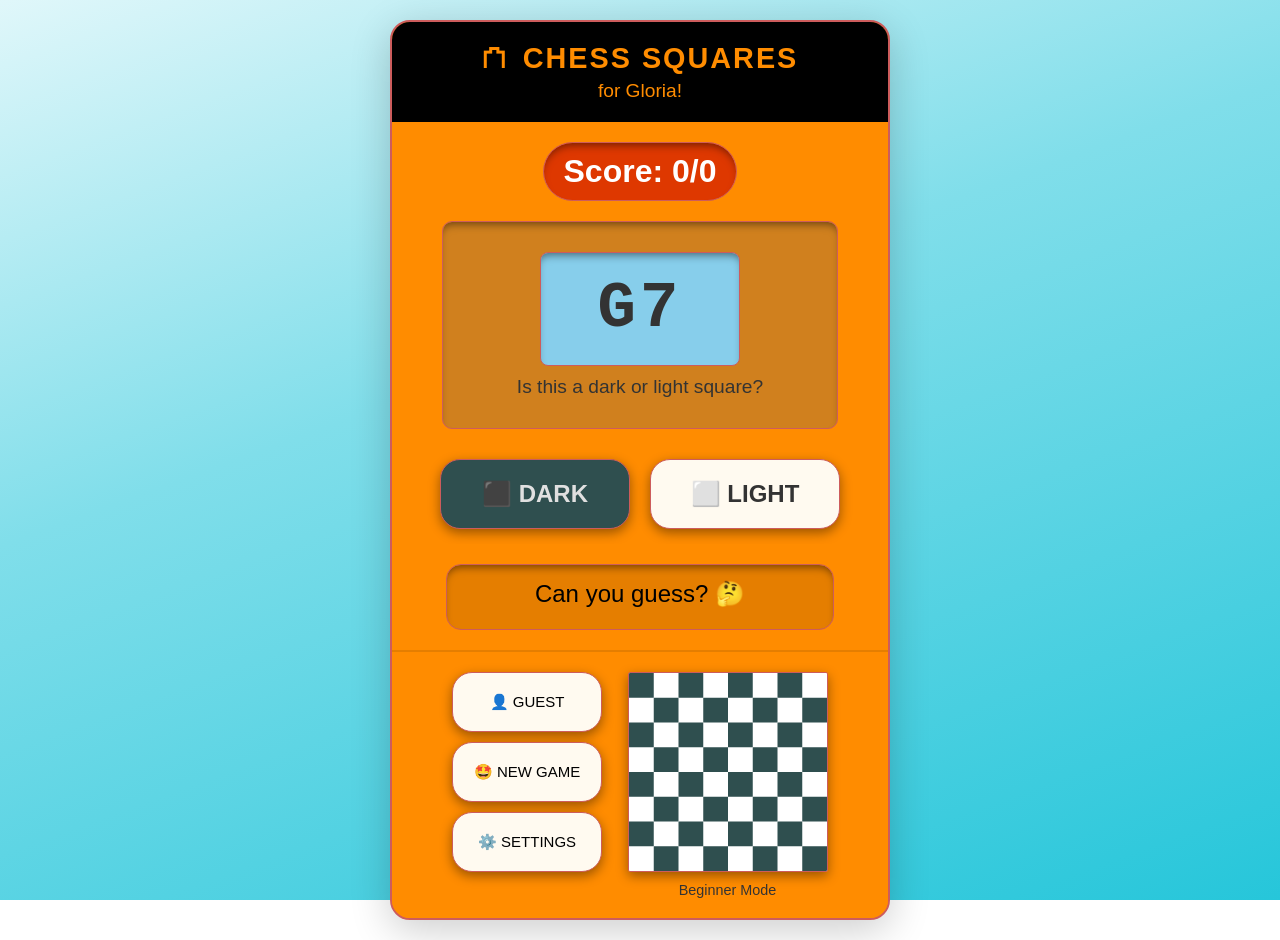
==== index.html @ f2b16913 "feat: add persistent streak badge with milestone toasts" ====
<!DOCTYPE html>
<html lang="en">
<head>
    <meta charset="UTF-8">
    <meta name="viewport" content="width=device-width, initial-scale=1.0, viewport-fit=cover">
    <meta name="description" content="Train your chessboard square color recognition - learn which squares are dark and light">
    <meta name="theme-color" content="#4CAF50">
    <title>Chess Squares - Color Trainer</title>
    <script>
      (function(){ var t=localStorage.getItem('chessSquares_theme'); if(t) document.documentElement.setAttribute('data-theme',t); })();
    </script>
    <link rel="stylesheet" href="styles/main.css">
    <link rel="icon" type="image/svg+xml" href="data:image/svg+xml,<svg xmlns='http://www.w3.org/2000/svg' viewBox='0 0 100 100'><rect width='100' height='100' fill='%23F27C11'/><rect x='0' y='0' width='50' height='50' fill='%23BF4C0A'/><rect x='50' y='50' width='50' height='50' fill='%23BF4C0A'/></svg>">
    <link rel="preconnect" href="https://fonts.googleapis.com">
    <link href="https://fonts.googleapis.com/css2?family=Nunito:wght@400;700;800&display=swap" rel="stylesheet">
</head>
<body>
    <div class="container">
        <div class="app-header">
            <h1>⛫ CHESS SQUARES</h1>
            <p class="subtitle">for Gloria!</p>
        </div>

        <div class="score-section">
            <div class="score-label" id="scoreLabel">Score: 0/0</div>
            <div class="streak-badge" id="streakBadge" style="display:none">🔥 <span id="streakCount">0</span></div>
        </div>

        <div class="square-display">
            <div class="square-name" id="squareName">A1</div>
            <div class="question-text">Is this a dark or light square?</div>
        </div>

        <div class="button-container">
            <button class="chess-btn dark-btn" id="darkBtn">⬛ DARK</button>
            <button class="chess-btn light-btn" id="lightBtn">⬜ LIGHT</button>
        </div>

        <div class="message-area">
            <div class="feedback-message" id="feedbackMessage">Tap DARK or LIGHT to begin</div>
        </div>

            <div class="image-area" id="toggleArea">
                <div class="settingsColumn">
                    <button id="playerBtn" onclick="openPlayerPanel()">👤 GUEST</button>
                    <button id="newGameBtn" onclick="newGame()">🤩 NEW GAME</button>
                    <button id="settingsBtn" onclick="openSettingsPanel()">⚙️ SETTINGS</button>
                </div>
                <div>
                    <svg class="chessboard-svg" id="boardSvg" viewBox="0 0 200 200" xmlns="http://www.w3.org/2000/svg">
                        <rect width="200" height="200" fill="#FFFFFF"/>
                        <rect x="0" y="0" width="25" height="25" fill="#2F4F4F"/>
                        <rect x="50" y="0" width="25" height="25" fill="#2F4F4F"/>
                        <rect x="100" y="0" width="25" height="25" fill="#2F4F4F"/>
                        <rect x="150" y="0" width="25" height="25" fill="#2F4F4F"/>
                        <rect x="25" y="25" width="25" height="25" fill="#2F4F4F"/>
                        <rect x="75" y="25" width="25" height="25" fill="#2F4F4F"/>
                        <rect x="125" y="25" width="25" height="25" fill="#2F4F4F"/>
                        <rect x="175" y="25" width="25" height="25" fill="#2F4F4F"/>
                        <rect x="0" y="50" width="25" height="25" fill="#2F4F4F"/>
                        <rect x="50" y="50" width="25" height="25" fill="#2F4F4F"/>
                        <rect x="100" y="50" width="25" height="25" fill="#2F4F4F"/>
                        <rect x="150" y="50" width="25" height="25" fill="#2F4F4F"/>
                        <rect x="25" y="75" width="25" height="25" fill="#2F4F4F"/>
                        <rect x="75" y="75" width="25" height="25" fill="#2F4F4F"/>
                        <rect x="125" y="75" width="25" height="25" fill="#2F4F4F"/>
                        <rect x="175" y="75" width="25" height="25" fill="#2F4F4F"/>
                        <rect x="0" y="100" width="25" height="25" fill="#2F4F4F"/>
                        <rect x="50" y="100" width="25" height="25" fill="#2F4F4F"/>
                        <rect x="100" y="100" width="25" height="25" fill="#2F4F4F"/>
                        <rect x="150" y="100" width="25" height="25" fill="#2F4F4F"/>
                        <rect x="25" y="125" width="25" height="25" fill="#2F4F4F"/>
                        <rect x="75" y="125" width="25" height="25" fill="#2F4F4F"/>
                        <rect x="125" y="125" width="25" height="25" fill="#2F4F4F"/>
                        <rect x="175" y="125" width="25" height="25" fill="#2F4F4F"/>
                        <rect x="0" y="150" width="25" height="25" fill="#2F4F4F"/>
                        <rect x="50" y="150" width="25" height="25" fill="#2F4F4F"/>
                        <rect x="100" y="150" width="25" height="25" fill="#2F4F4F"/>
                        <rect x="150" y="150" width="25" height="25" fill="#2F4F4F"/>
                        <rect x="25" y="175" width="25" height="25" fill="#2F4F4F"/>
                        <rect x="75" y="175" width="25" height="25" fill="#2F4F4F"/>
                        <rect x="125" y="175" width="25" height="25" fill="#2F4F4F"/>
                        <rect x="175" y="175" width="25" height="25" fill="#2F4F4F"/>
                    </svg>
                    <img src="assets/stallion.png" id="knightImg" class="chessboard-svg" style="display: none;" alt="Knight">
                    <div class="image-caption" id="imageCaption">Beginner Mode</div>
                </div>
                
                <div id="playerOverlay" style="display:none">
                  <div id="playerPanel">
                    <h2>Players</h2>
                    <div id="playerList"></div>
                    <div id="addPlayerRow">
                      <input id="newPlayerInput" type="text" placeholder="New player name" maxlength="20">
                      <button onclick="addPlayer()">Add</button>
                    </div>
                    <button id="closePanel" onclick="closePlayerPanel()">✕</button>
                  </div>
                </div>

                <div id="settingsOverlay" style="display:none">
                    <div id="settingsPanel">
                      <h2 id="settingsPanelTitle">Settings</h2>

                      <div id="settingsRoot">
                        <button class="settings-nav-btn" onclick="openSettingsSub('timer')">⏱ Timer</button>
                        <button class="settings-nav-btn" onclick="openSettingsSub('history')">📜 History</button>
                        <button class="settings-nav-btn" onclick="openSettingsSub('themes')">🎨 Themes</button>
                        <button class="settings-nav-btn" id="muteBtn" onclick="toggleMute()">🔔 Sound: ON</button>
                      </div>

                      <div id="settingsSub-timer" class="settings-sub" style="display:none">
                        <div class="settings-section">
                          <div id="timerInputRow">
                            <input id="timerMinutes" type="number" min="1" max="60" placeholder="minutes">
                            <button onclick="startTimer()">Start</button>
                          </div>
                          <button id="noTimerBtn" onclick="clearTimer()">No Timer</button>
                        </div>
                      </div>

                      <div id="settingsSub-history" class="settings-sub" style="display:none">
                        <div class="settings-section">
                          <div id="historyList"></div>
                          <button id="clearHistoryBtn" onclick="clearHistory()">Clear History</button>
                        </div>
                      </div>

                      <div id="settingsSub-themes" class="settings-sub" style="display:none">
                        <div class="settings-section">
                          <button class="settings-nav-btn" id="themeClassicBtn" onclick="setTheme('')">🟠 Orange</button>
                          <button class="settings-nav-btn" id="themePinkBtn"    onclick="setTheme('pink')">💜 Leacock Lilac</button>
                          <button class="settings-nav-btn" onclick="setTheme('mustard')">🟡 Gloria Gold</button>
                        </div>
                      </div>

                      <button id="settingsBackBtn" onclick="closeSettingsSub()" style="display:none">← Back</button>
                      <button id="closeSettingsPanel" onclick="closeSettingsOverlay()">✕</button>
                    </div>
                </div>
            </div>
        </div>
    </div>
    <audio id="clickSound" src="sounds/click.mp3"></audio>
    <audio id="levelSound" src="sounds/whoosh.mp3"></audio>
    <audio id="timerSound" src="sounds/timer_done.wav"></audio>
    <audio id="tickSound" src="sounds/tick.wav"></audio>
    <script src="scripts/game.js"></script>
</body>
</html>
---- styles/main.css ----
* {
    margin: 0;
    padding: 0;
    box-sizing: border-box;
    user-select: none;
    -webkit-tap-highlight-color: transparent;
}

body {
    font-family: 'Quicksand', 'Helvetica Neue', Helvetica, Arial, sans-serif;
    background: linear-gradient(160deg, #e0f7fa 0%, #80deea 40%, #26c6da 100%) fixed;
    min-height: 100vh;
    display: flex;
    justify-content: center;
    align-items: center;
    padding: 20px;
}

.container {
    max-width: 500px;
    width: 100%;
    margin: 0 auto;
    background-color: slategray;
    border-radius: 20px;
    box-shadow: 0 10px 40px rgba(0,0,0,0.2);
    border: 2px solid indianred;
    overflow: hidden;
}

.container,
    .message-area,
        .image-area,
            .score-section {
        background-color: darkorange;
    }

.app-header h1,
    .subtitle {
    color: darkorange;
}

.app-header {
    background-color: #000000;
    padding: 20px;
    text-align: center;
}

.app-header h1 {
    font-size: 1.8rem;
    letter-spacing: 2px;
    font-weight: bold;
}

.subtitle {
    font-size: 1.2rem;
    margin-top: 5px;
}

.score-section {
    padding: 20px;
    text-align: center;
}

.score-label {
    font-size: 2rem;
    font-weight: bold;
    color: white;
    background-color: rgba(200,0,0,0.6);
    padding: 10px 20px;
    border-radius: 40px;
    display: inline-block;
}

.streak-badge {
    font-size: 1.4rem;
    font-weight: bold;
    color: #fff;
    background: rgba(200, 80, 0, 0.7);
    padding: 6px 16px;
    border-radius: 40px;
    display: inline-block;
    margin-top: 8px;
    animation: streakPop 0.3s ease;
}

@keyframes streakPop {
    0%   { transform: scale(0.7); opacity: 0; }
    70%  { transform: scale(1.15); }
    100% { transform: scale(1); opacity: 1; }
}

.square-display {
    background-color: rgba(100, 100, 100, 0.3);
    border-radius: 10px;
    padding: 30px 20px;
    text-align: center;
    width: 80%;
    margin:0 auto;
}

.square-name {
    font-size: 4rem;
    font-weight: bold;
    color: #333333;
    background-color: skyblue;
    padding: 20px;
    border-radius: 8px;
    display: inline-block;
    min-width: 200px;
    font-family: 'Courier New', monospace;
    letter-spacing: 4px;
}

.question-text {
    font-size: 1.2rem;
    color: #333333;
    margin-top: 10px;
}

.button-container {
    padding: 20px;
    display: flex;
    gap: 20px;
    justify-content: center;
    flex-wrap: wrap;
}

.chess-btn {
    flex: 1;
    max-width: 190px;
    height: 70px;
    padding: 20px;
    font-size: 1.5rem;
    font-weight: bold;
    border-radius: 20px;
    cursor: pointer;
    transition: all 0.2s ease;
    text-align: center;
    font-family: inherit;
    -webkit-tap-highlight-color: transparent;
    margin-bottom: -5px;
    margin-top: 10px;
}

.chess-btn:active {
    transform: scale(0.97);
}

.chess-btn.disabled {
    cursor: not-allowed;
    transform: none;
}

.chess-btn:focus-visible {
    outline: 2px solid #FFD700;
}

.dark-btn {
    background-color: #2F4F4F;
    color: #E0E0E0;
    box-shadow: 0 4px 8px rgba(0,0,0,0.3);
}

.chess-btn:hover,
    .settingsColumn button:hover {
    background: #2E7DF2;
}

.dark-btn:active:not(.disabled) {
    background-color: #3F5F5F;
}

.light-btn {
    background-color: floralwhite;
    color: #333333;
    box-shadow: 0 4px 8px rgba(0,0,0,0.3);
}

.light-btn:active:not(.disabled) {
    background-color: #D3D3B0;
}

.message-area {
    position: relative;
    padding: 20px;
    text-align: center;
    min-height: 100px;
    width: 100%;
    margin:0 auto;
}

.feedback-message {
    font-size: 1.5rem;
    font-weight: normal;
    padding: 15px;
    border-radius: 15px;
    min-height: 4.1rem;/*ESSENTIAL for mobile element stability*/
    background-color: rgba(0,0,0,0.1);
    max-width: 85%;
    margin:0 auto;
}

.feedback-correct {
    color: #18692f;
}

.feedback-incorrect {
    color: #c00;
    opacity: 1 !important;
}

.chessboard-svg {
    width: 200px;
    height: 200px;
    margin: 0 auto;
    display: block;
    border-radius: 2px;
    border: 2px solid indianred;
    cursor: pointer; /* Makes it look clickable */
}

.image-caption {
    margin-top: 10px;
    color: #333333;
    font-size: 0.9rem;
}

.image-area {
    padding: 20px;
    text-align: center;
    border-top: 2px solid rgba(20,0,0,0.1);
    transition: background-color 0.2s ease;
}

.image-wrapper {
    display: flex;
    flex-direction: column;
    align-items: center;
}

/* Ensure the knight image scales the same way as the SVG */
#knightImg {
    display: block;
    margin: 0 auto;
    max-width: 200px;
    max-height: 200px;
    object-fit: contain;
    background-color: rgba(100, 100, 100, 0.3);
    border-radius: 8px;
}

.settingsColumn {
    position: relative;
    display: flex;
    flex-direction: column;
    gap: 10px;
    float: left;
    left: 40px;
    width: 150px;
    margin: 0 25px 25px 0;
}

.settingsColumn button {
    background-color: floralwhite;
    border: 2px solid indianred;
    border-radius: 20px;
    font-size: 15px;
    width: 100%;
    height: 60px;
    cursor: pointer;
}

.settingsColumn button,
.feedback-message,
.chessboard-svg,
.square-display,
.score-label,
.square-name,
.chess-btn,
#knightImg {
    border: 1px solid indianred;
    box-shadow: 0 4px 12px rgba(0,0,0,0.4);/* --recessed-- */
}

.feedback-message,
.square-display,
.square-name,
.score-label {
    box-shadow: inset 0 6px 8px -4px rgba(0, 0, 0, 0.5);
}


/* ===== SINGLE .image-area rule ===== */
.image-area {
    padding: 20px;
    text-align: center;
    border-top: 2px solid rgba(0,0,0,0.1);
    transition: background-color 0.2s ease;
}

/* ===== SINGLE @media (max-width: 480px) block ===== */
@media (max-width: 480px) {
    body {
        padding: 10px;
    }
    
    .container {
        border-radius: 12px;
    }

    .square-name {
        font-size: 3rem;
        min-width: 150px;
    }
    
        .button-container {
        gap: 15px;
        padding: 15px;
    }
    
    .chess-btn {
        flex: 0 1 100px;
        width: 200px;
        padding: 10px 40px; /*iPhone 14*/
        font-size: 1.2rem;
    }

    .image-area {
        display: flex;
        flex-direction: row;
        align-items: flex-start;
        justify-content: center;
        gap: 15px;
        flex-wrap: wrap;
    }
    
    .settingsColumn {
        float: none;
        left: auto;
        width: auto;
        min-width: 120px;
        margin: 0;
        flex: 0 0 auto;
        align-items: stretch;
    }
    
    .settingsColumn button {
        width: 100%;
        height: 50px;
        font-size: 14px;
    }
    
    .chessboard-svg,
    #knightImg {
        flex: 0 0 auto;
        width: 150px;
        height: 150px;
        margin: 0; 
    }
    
    .image-caption {
        flex-basis: 100%;    /* forces caption to full width, wraps below image */
        text-align: center;
        margin-top: 5px;
    }
}

@media (max-width: 380px) {
    .button-container {
        gap: 10px;
    }
    
    .chess-btn {
        max-width: 140px;
        min-width: 80px;
        padding: 12px;
        font-size: 1rem;
    }

}


/* ================================= TIMER + SETTINGS PANEL OVERLAY ================================== */

#settingsOverlay {
    position: fixed;
    inset: 0;
    background: rgba(0,0,0,0.6);
    z-index: 100;
    display: flex;
    align-items: center;
    justify-content: center;
}

#settingsPanel {
    background: #1a1a1a;
    border-radius: 12px;
    padding: 24px;
    width: 90%;
    max-width: 350px;
    max-height: 80vh;
    overflow-y: auto;
    position: relative;
    display: flex;
    flex-direction: column;
    gap: 16px;
}

#settingsPanel h2 {
    color: #fff;
    font-size: 1.1rem;
    letter-spacing: 2px;
    text-transform: uppercase;
}

.settings-section {
    display: flex;
    flex-direction: column;
    gap: 8px;
    border-top: 1px solid rgba(255,255,255,0.1);
    padding-top: 12px;
}

.settings-section h3 {
    color: #aaa;
    font-size: 0.85rem;
    text-transform: uppercase;
    letter-spacing: 1px;
}

#settingsRoot {
    display: flex;
    flex-direction: column;
    gap: 10px;
}

.settings-nav-btn {
    background: rgba(255,255,255,0.06);
    border: 1px solid rgba(255,255,255,0.2);
    border-radius: 8px;
    color: #fff;
    padding: 14px 18px;
    font-family: inherit;
    font-size: 1rem;
    text-align: left;
    cursor: pointer;
    width: 100%;
    transition: background 0.15s;
}

.settings-nav-btn:hover { background: rgba(255,255,255,0.12); }

#settingsBackBtn {
    background: none;
    border: none;
    color: #aaa;
    font-family: inherit;
    font-size: 0.9rem;
    cursor: pointer;
    text-align: left;
    padding: 0;
}

#settingsBackBtn:hover { color: #fff; }

#timerInputRow {
    display: flex;
    gap: 8px;
}

#timerMinutes {
    flex: 1;
    background: rgba(255,255,255,0.08);
    border: 1px solid rgba(255,255,255,0.15);
    border-radius: 6px;
    padding: 8px 12px;
    color: #fff;
    font-size: 0.95rem;
    font-family: inherit;
    width: 80px;
}

#timerInputRow button {
    background: #4CAF50;
    color: #000;
    border: none;
    border-radius: 6px;
    padding: 8px 14px;
    font-weight: bold;
    cursor: pointer;
    font-family: inherit;
}

#noTimerBtn {
    background: none;
    border: 1px solid rgba(255,255,255,0.15);
    border-radius: 6px;
    color: #aaa;
    padding: 8px 14px;
    cursor: pointer;
    font-family: inherit;
}

#noTimerBtn:hover { color: #fff; border-color: rgba(255,255,255,0.4); }

#historyList {
    display: flex;
    flex-direction: column;
    gap: 6px;
    max-height: 240px;
    overflow-y: auto;
}

.history-row {
    display: grid;
    grid-template-columns: 1fr 1fr;
    gap: 2px 8px;
    background: rgba(255,255,255,0.05);
    border-radius: 6px;
    padding: 8px 10px;
    font-size: 0.85rem;
}

.history-player { color: #fff; font-weight: bold; }
.history-score { color: #4CAF50; text-align: right; }
.history-duration { color: #aaa; }
.history-date { color: #666; text-align: right; font-size: 0.75rem; }

.no-history { color: #666; font-size: 0.9rem; }

#clearHistoryBtn {
    background: none;
    border: 1px solid indianred;
    border-radius: 6px;
    color: indianred;
    padding: 8px 14px;
    cursor: pointer;
    font-family: inherit;
}

#clearHistoryBtn:hover { background: rgba(205,92,92,0.15); }

#closeSettingsPanel {
    position: absolute;
    top: 12px;
    right: 12px;
    background: none;
    border: none;
    color: #666;
    font-size: 1.1rem;
    cursor: pointer;
    line-height: 1;
}

#closeSettingsPanel:hover { color: #fff; }


/* ================================= PLAYER PANEL OVERLAY ================================== */

#playerOverlay {
    position: fixed;
    inset: 0;
    background: rgba(0,0,0,0.6);
    z-index: 100;
    display: flex;
    align-items: center;
    justify-content: center;
}

#playerPanel {
    background: #1a1a1a;
    border-radius: 12px;
    padding: 24px;
    min-width: 260px;
    position: relative;
    display: flex;
    flex-direction: column;
    gap: 12px;
}

#playerPanel h2 {
    color: #fff;
    font-size: 1.1rem;
    letter-spacing: 2px;
    text-transform: uppercase;
}

#playerList {
    display: flex;
    flex-direction: column;
    gap: 8px;
}

.player-row {
    display: flex;
    justify-content: space-between;
    align-items: center;
    background: rgba(255,255,255,0.07);
    border-radius: 8px;
    padding: 10px 14px;
    cursor: pointer;
    transition: background 0.15s;
}

.player-row:hover { background: rgba(255,255,255,0.14); }
.player-row.active { background: rgba(76,175,80,0.3); }

.player-row .player-name { color: #fff; font-size: 1rem; }
.player-row .player-score { color: #aaa; font-size: 0.85rem; }

#addPlayerRow {
    display: flex;
    gap: 8px;
    margin-top: 4px;
}

.player-name {
    text-transform: uppercase;
}

.delete-player-btn {
    background: none;
    border: none;
    color: indianred;
    font-size: 1rem;
    cursor: pointer;
    line-height: 1;
    padding: 0 0 0 8px;
}

.delete-player-btn:hover { color: #ff6b6b; }

#newPlayerInput {
    flex: 1;
    background: rgba(255,255,255,0.08);
    border: 1px solid rgba(255,255,255,0.15);
    border-radius: 6px;
    padding: 8px 12px;
    color: #fff;
    font-size: 0.95rem;
    font-family: inherit;
}

#newPlayerInput::placeholder { color: #666; }

#addPlayerRow button {
    background: #4CAF50;
    color: #000;
    border: none;
    border-radius: 6px;
    padding: 8px 14px;
    font-weight: bold;
    cursor: pointer;
    font-family: inherit;
}

#closePanel {
    position: absolute;
    top: 12px;
    right: 12px;
    background: none;
    border: none;
    color: #666;
    font-size: 1.1rem;
    cursor: pointer;
    line-height: 1;
}

#closePanel:hover { color: #fff; }


/* =================================== TIMER EXPIRED PULSE ================================== */

@keyframes timerGlow {
    0%, 100% { box-shadow: inset 0 0 8px 2px white; }
    50%       { box-shadow: inset 0 0 10px 4px white; }
}

.score-label-expired {
    animation: timerGlow 1s ease-in-out infinite;
}
/* =================================== NEW GAME PULSE + TOAST ================================== */


@keyframes squarePulse {
    0%   { background-color: skyblue; }
    40%  { background-color: #fff; }
    100% { background-color: skyblue; }
}

.square-new-game {
    animation: squarePulse 0.6s ease;
}

#toast {
    position: fixed;
    top: 40px;
    left: 50%;
    transform: translateX(-50%);
    background: lightgoldenrodyellow;
    color: #000;
    font-weight: bold;
    font-size: 1rem;
    padding: 10px 24px;
    border-radius: 999px;
    opacity: 0;
    pointer-events: none;
    z-index: 50;
    letter-spacing: 1px;
}

@keyframes toastIn {
    0%   { opacity: 0; transform: translateX(-50%) translateY(-8px); }
    15%  { opacity: 1; transform: translateX(-50%) translateY(0); }
    70%  { opacity: 1; }
    100% { opacity: 0; transform: translateX(-50%) translateY(-4px); }
}


/* ====================== DATA THEMES/COLORS ======================== */

[data-theme="pink"] {
    --theme-bg:        #f3e8ff;
    --theme-surface:   #e9d5ff;
    --theme-accent:    #c084fc;
    --theme-header-bg: #6b21a8;
    --theme-score-bg:  rgba(168, 85, 247, 0.35);
    --theme-btn-light: #fdf2f8;
    --theme-btn-dark:  #5b21b6;
    --theme-square:    #e9d5ff;
    --theme-text:      #3b0764;
}

[data-theme="pink"] body {
  background: linear-gradient(160deg, #ff9ecb 0%, #ad9afa 40%, #7691fc 100%) fixed;
}
[data-theme="pink"] .container,
[data-theme="pink"] .message-area,
[data-theme="pink"] .image-area,
[data-theme="pink"] .score-section              { background-color: var(--theme-bg); }
[data-theme="pink"] .app-header                 { background-color: var(--theme-header-bg); }
[data-theme="pink"] .app-header h1,
[data-theme="pink"] .subtitle                   { color: #f3e8ff; }
[data-theme="pink"] .score-label                { background-color: var(--theme-score-bg); color: var(--theme-text); }
[data-theme="pink"] .square-name                { background-color: var(--theme-square); color: var(--theme-text); }
[data-theme="pink"] .question-text              { color: var(--theme-text); }
[data-theme="pink"] .dark-btn                   { background-color: var(--theme-btn-dark); color: #f3e8ff; }
[data-theme="pink"] .light-btn                  { background-color: var(--theme-btn-light); color: var(--theme-text); }
[data-theme="pink"] .chess-btn:hover,
[data-theme="pink"] .settingsColumn button:hover { background: var(--theme-accent); color: #fff; }
[data-theme="pink"] .settingsColumn button      { background-color: #fdf4ff; color: var(--theme-text); border-color: #c084fc; }
[data-theme="pink"] .feedback-correct           { color: #15803d; }
[data-theme="pink"] .feedback-incorrect         { color: #9f1239; }
[data-theme="pink"] .image-caption              { color: var(--theme-text); }
[data-theme="pink"] #toast                      { background: #fce7f3; color: #6b21a8; }


/* ===== MUSTARD THEME ===== */
[data-theme="mustard"] {
    --theme-bg:        #F5C400;
    --theme-header-bg: #4a2800;
    --theme-score-bg:  rgba(74,40,0,0.25);
    --theme-square:    #FFE566;
    --theme-btn-dark:  #4a2800;
    --theme-btn-light: #FFF8DC;
    --theme-text:      #3a1a00;
    --theme-accent:    #F5C400;
}

[data-theme="mustard"] body {
    background: linear-gradient(160deg, #0D6E6E 0%, #0a5555 40%, #073d3d 100%) fixed;
}
[data-theme="mustard"] .container,
[data-theme="mustard"] .message-area,
[data-theme="mustard"] .image-area,
[data-theme="mustard"] .score-section              { background-color: var(--theme-bg); }
[data-theme="mustard"] .app-header                 { background-color: var(--theme-header-bg); }
[data-theme="mustard"] .app-header h1,
[data-theme="mustard"] .subtitle                   { color: #F5C400; }
[data-theme="mustard"] .score-label                { background-color: var(--theme-score-bg); color: var(--theme-text); }
[data-theme="mustard"] .square-name                { background-color: var(--theme-square); color: var(--theme-text); }
[data-theme="mustard"] .question-text              { color: var(--theme-text); }
[data-theme="mustard"] .dark-btn                   { background-color: var(--theme-btn-dark); color: #F5C400; }
[data-theme="mustard"] .light-btn                  { background-color: var(--theme-btn-light); color: var(--theme-text); }
[data-theme="mustard"] .chess-btn:hover,
[data-theme="mustard"] .settingsColumn button:hover { background: var(--theme-header-bg); color: #F5C400; }
[data-theme="mustard"] .settingsColumn button      { background-color: rgba(74,40,0,0.12); color: var(--theme-text); border-color: #4a2800; }
[data-theme="mustard"] .feedback-correct           { color: #1a4a00; }
[data-theme="mustard"] .feedback-incorrect         { color: #8b0000; }
[data-theme="mustard"] .image-caption              { color: var(--theme-text); }
[data-theme="mustard"] #toast                      { background: #FFE566; color: var(--theme-text); }

/* ===== CONFETTI BURST ===== */
@keyframes confettiBurst {
    0%   { transform: translate(0, 0) scale(1); opacity: 1; }
    100% { transform: translate(var(--dx), var(--dy)) scale(0.4); opacity: 0; }
}

.confetti-particle {
    position: absolute;
    pointer-events: none;
    font-size: 1.5rem;
    animation: confettiBurst 0.8s ease-out forwards;
}
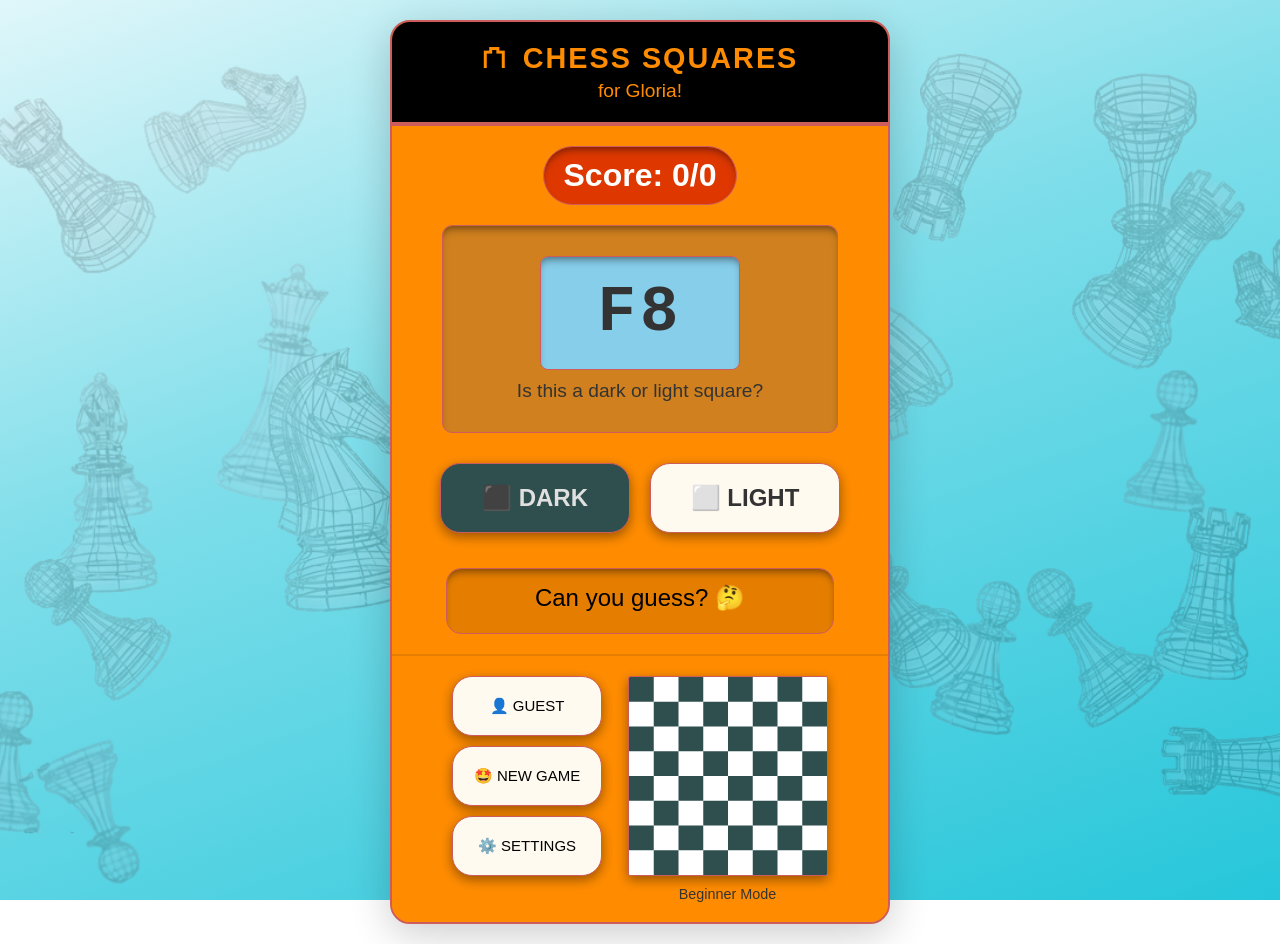
==== commit 3d66ba98: "fix: use ::before pseudo-element to control background image opacity add new float-pieces background" ====
--- a/index.html
+++ b/index.html
@@ -20,7 +20,7 @@
             <h1>⛫ CHESS SQUARES</h1>
             <p class="subtitle">for Gloria!</p>
         </div>
-
+        <div class="separator"></div>
         <div class="score-section">
             <div class="score-label" id="scoreLabel">Score: 0/0</div>
             <div class="streak-badge" id="streakBadge" style="display:none">🔥 <span id="streakCount">0</span></div>
--- a/styles/main.css
+++ b/styles/main.css
@@ -14,6 +14,15 @@
     justify-content: center;
     align-items: center;
     padding: 20px;
+}
+
+body::before {
+    content: '';
+    position: fixed;
+    inset: 0;
+    background: url('../assets/float-pieces01.png') center/cover no-repeat;
+    opacity: 0.2;
+    z-index: -1;
 }
 
 .container {
@@ -49,6 +58,13 @@
     font-size: 1.8rem;
     letter-spacing: 2px;
     font-weight: bold;
+}
+
+.separator {
+    position: relative;
+    background-color: indianred;
+    height: 4px;
+    width: 100%;
 }
 
 .subtitle {
@@ -739,6 +755,7 @@
 [data-theme="pink"] .image-area,
 [data-theme="pink"] .score-section              { background-color: var(--theme-bg); }
 [data-theme="pink"] .app-header                 { background-color: var(--theme-header-bg); }
+[data-theme="pink"] .separator                  { background-color: lightpink;}
 [data-theme="pink"] .app-header h1,
 [data-theme="pink"] .subtitle                   { color: #f3e8ff; }
 [data-theme="pink"] .score-label                { background-color: var(--theme-score-bg); color: var(--theme-text); }
@@ -775,6 +792,7 @@
 [data-theme="mustard"] .image-area,
 [data-theme="mustard"] .score-section              { background-color: var(--theme-bg); }
 [data-theme="mustard"] .app-header                 { background-color: var(--theme-header-bg); }
+[data-theme="mustard"] .separator                  { background-color: #F5DF1D;}
 [data-theme="mustard"] .app-header h1,
 [data-theme="mustard"] .subtitle                   { color: #F5C400; }
 [data-theme="mustard"] .score-label                { background-color: var(--theme-score-bg); color: var(--theme-text); }
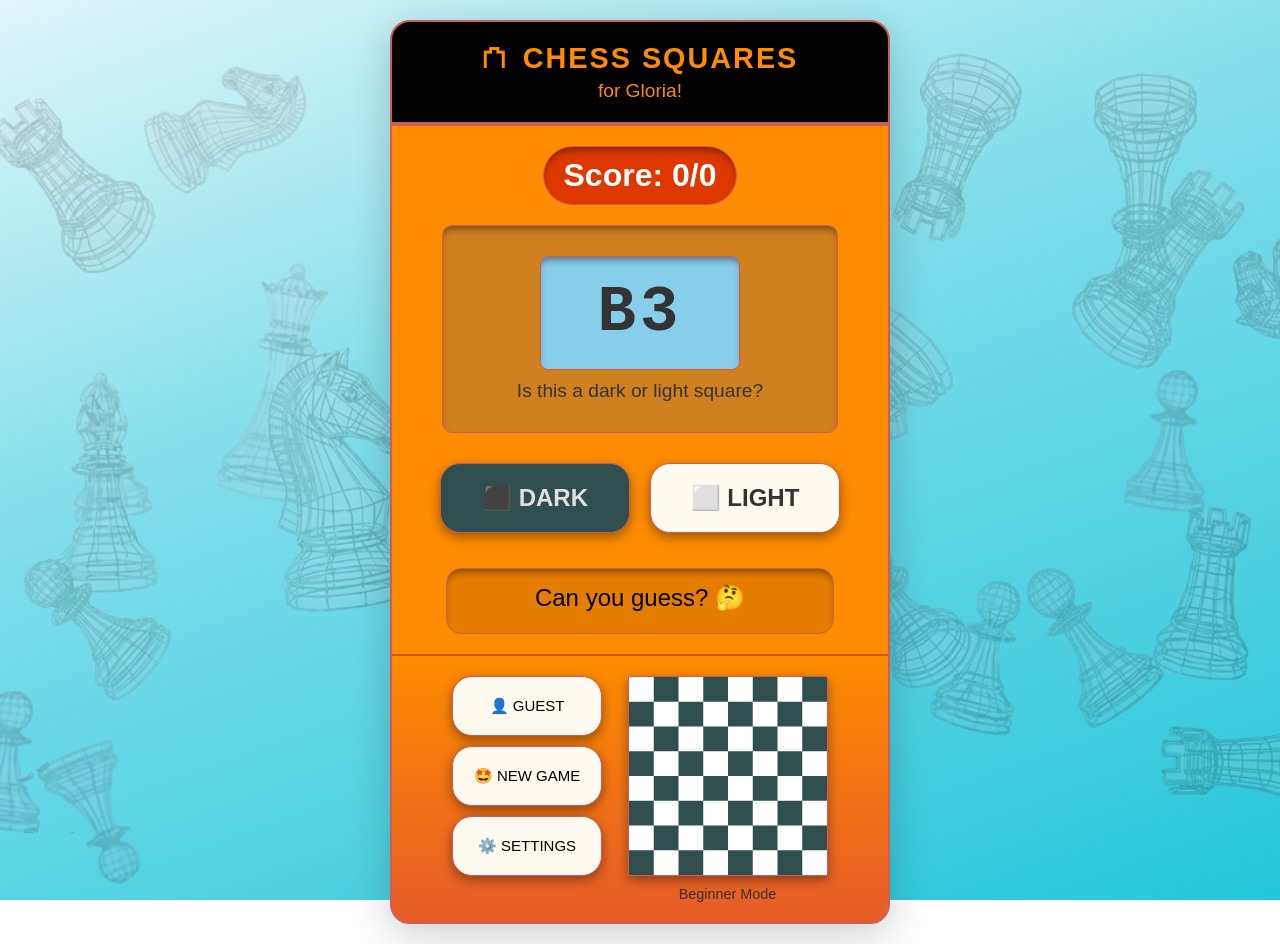
==== commit 3fd89cef: "fix: switch square coloring to match actual square colors of a chess board" ====
--- a/index.html
+++ b/index.html
@@ -48,39 +48,39 @@
                 </div>
                 <div>
                     <svg class="chessboard-svg" id="boardSvg" viewBox="0 0 200 200" xmlns="http://www.w3.org/2000/svg">
-                        <rect width="200" height="200" fill="#FFFFFF"/>
-                        <rect x="0" y="0" width="25" height="25" fill="#2F4F4F"/>
-                        <rect x="50" y="0" width="25" height="25" fill="#2F4F4F"/>
-                        <rect x="100" y="0" width="25" height="25" fill="#2F4F4F"/>
-                        <rect x="150" y="0" width="25" height="25" fill="#2F4F4F"/>
-                        <rect x="25" y="25" width="25" height="25" fill="#2F4F4F"/>
-                        <rect x="75" y="25" width="25" height="25" fill="#2F4F4F"/>
-                        <rect x="125" y="25" width="25" height="25" fill="#2F4F4F"/>
-                        <rect x="175" y="25" width="25" height="25" fill="#2F4F4F"/>
-                        <rect x="0" y="50" width="25" height="25" fill="#2F4F4F"/>
-                        <rect x="50" y="50" width="25" height="25" fill="#2F4F4F"/>
-                        <rect x="100" y="50" width="25" height="25" fill="#2F4F4F"/>
-                        <rect x="150" y="50" width="25" height="25" fill="#2F4F4F"/>
-                        <rect x="25" y="75" width="25" height="25" fill="#2F4F4F"/>
-                        <rect x="75" y="75" width="25" height="25" fill="#2F4F4F"/>
-                        <rect x="125" y="75" width="25" height="25" fill="#2F4F4F"/>
-                        <rect x="175" y="75" width="25" height="25" fill="#2F4F4F"/>
-                        <rect x="0" y="100" width="25" height="25" fill="#2F4F4F"/>
-                        <rect x="50" y="100" width="25" height="25" fill="#2F4F4F"/>
-                        <rect x="100" y="100" width="25" height="25" fill="#2F4F4F"/>
-                        <rect x="150" y="100" width="25" height="25" fill="#2F4F4F"/>
-                        <rect x="25" y="125" width="25" height="25" fill="#2F4F4F"/>
-                        <rect x="75" y="125" width="25" height="25" fill="#2F4F4F"/>
-                        <rect x="125" y="125" width="25" height="25" fill="#2F4F4F"/>
-                        <rect x="175" y="125" width="25" height="25" fill="#2F4F4F"/>
-                        <rect x="0" y="150" width="25" height="25" fill="#2F4F4F"/>
-                        <rect x="50" y="150" width="25" height="25" fill="#2F4F4F"/>
-                        <rect x="100" y="150" width="25" height="25" fill="#2F4F4F"/>
-                        <rect x="150" y="150" width="25" height="25" fill="#2F4F4F"/>
-                        <rect x="25" y="175" width="25" height="25" fill="#2F4F4F"/>
-                        <rect x="75" y="175" width="25" height="25" fill="#2F4F4F"/>
-                        <rect x="125" y="175" width="25" height="25" fill="#2F4F4F"/>
-                        <rect x="175" y="175" width="25" height="25" fill="#2F4F4F"/>
+                        <rect width="200" height="200" fill="#2F4F4F"/>
+                        <rect x="0" y="0" width="25" height="25" fill="#fff"/>
+                        <rect x="50" y="0" width="25" height="25" fill="#fff"/>
+                        <rect x="100" y="0" width="25" height="25" fill="#fff"/>
+                        <rect x="150" y="0" width="25" height="25" fill="#fff"/>
+                        <rect x="25" y="25" width="25" height="25" fill="#fff"/>
+                        <rect x="75" y="25" width="25" height="25" fill="#fff"/>
+                        <rect x="125" y="25" width="25" height="25" fill="#fff"/>
+                        <rect x="175" y="25" width="25" height="25" fill="#fff"/>
+                        <rect x="0" y="50" width="25" height="25" fill="#fff"/>
+                        <rect x="50" y="50" width="25" height="25" fill="#fff"/>
+                        <rect x="100" y="50" width="25" height="25" fill="#fff"/>
+                        <rect x="150" y="50" width="25" height="25" fill="#fff"/>
+                        <rect x="25" y="75" width="25" height="25" fill="#fff"/>
+                        <rect x="75" y="75" width="25" height="25" fill="#fff"/>
+                        <rect x="125" y="75" width="25" height="25" fill="#fff"/>
+                        <rect x="175" y="75" width="25" height="25" fill="#fff"/>
+                        <rect x="0" y="100" width="25" height="25" fill="#fff"/>
+                        <rect x="50" y="100" width="25" height="25" fill="#fff"/>
+                        <rect x="100" y="100" width="25" height="25" fill="#fff"/>
+                        <rect x="150" y="100" width="25" height="25" fill="#fff"/>
+                        <rect x="25" y="125" width="25" height="25" fill="#fff"/>
+                        <rect x="75" y="125" width="25" height="25" fill="#fff"/>
+                        <rect x="125" y="125" width="25" height="25" fill="#fff"/>
+                        <rect x="175" y="125" width="25" height="25" fill="#fff"/>
+                        <rect x="0" y="150" width="25" height="25" fill="#fff"/>
+                        <rect x="50" y="150" width="25" height="25" fill="#fff"/>
+                        <rect x="100" y="150" width="25" height="25" fill="#fff"/>
+                        <rect x="150" y="150" width="25" height="25" fill="#fff"/>
+                        <rect x="25" y="175" width="25" height="25" fill="#fff"/>
+                        <rect x="75" y="175" width="25" height="25" fill="#fff"/>
+                        <rect x="125" y="175" width="25" height="25" fill="#fff"/>
+                        <rect x="175" y="175" width="25" height="25" fill="#fff"/>
                     </svg>
                     <img src="assets/stallion.png" id="knightImg" class="chessboard-svg" style="display: none;" alt="Knight">
                     <div class="image-caption" id="imageCaption">Beginner Mode</div>
--- a/styles/main.css
+++ b/styles/main.css
@@ -7,7 +7,7 @@
 }
 
 body {
-    font-family: 'Quicksand', 'Helvetica Neue', Helvetica, Arial, sans-serif;
+    font-family: 'Nunito', 'Helvetica Neue', Helvetica, Arial, sans-serif;
     background: linear-gradient(160deg, #e0f7fa 0%, #80deea 40%, #26c6da 100%) fixed;
     min-height: 100vh;
     display: flex;
@@ -29,7 +29,6 @@
     max-width: 500px;
     width: 100%;
     margin: 0 auto;
-    background-color: slategray;
     border-radius: 20px;
     box-shadow: 0 10px 40px rgba(0,0,0,0.2);
     border: 2px solid indianred;
@@ -38,10 +37,13 @@
 
 .container,
     .message-area,
-        .image-area,
-            .score-section {
+        .score-section {
         background-color: darkorange;
     }
+
+.image-area {
+    background: linear-gradient(180deg, darkorange, #E65B29);
+}
 
 .app-header h1,
     .subtitle {
@@ -519,28 +521,61 @@
 
 #noTimerBtn:hover { color: #fff; border-color: rgba(255,255,255,0.4); }
 
+/* ============================= RECORDS ===================================== */
+
+
+.records-title {
+    color: white;
+    margin-bottom: 10px;
+}
+
+.record-row {
+    background: lightgoldenrodyellow;
+    display: grid;
+    grid-template-columns: 60px 1fr auto auto auto;
+    gap: 8px;
+    align-items: center;
+    font-size: 0.82rem;
+    padding: 6px 8px;
+    border-radius: 4px;
+    margin-bottom: 10px;
+}
+
+
+
+
+/* ============================= HISTORY ===================================== */
+
 #historyList {
     display: flex;
     flex-direction: column;
-    gap: 6px;
+    gap: 10px;
     max-height: 240px;
     overflow-y: auto;
 }
 
-.history-row {
+.history-row-main {
     display: grid;
     grid-template-columns: 1fr 1fr;
     gap: 2px 8px;
-    background: rgba(255,255,255,0.05);
-    border-radius: 6px;
+    background: rgba(55,55,55,0.5);
+    border: 1px solid #777;
+    border-radius: 10px;
     padding: 8px 10px;
+    margin-bottom: 10px;
     font-size: 0.85rem;
 }
 
-.history-player { color: #fff; font-weight: bold; }
+.history-player { color: floralwhite; font-weight: bold; }
+.history-mode { color: floralwhite; }
 .history-score { color: #4CAF50; text-align: right; }
-.history-duration { color: #aaa; }
-.history-date { color: #666; text-align: right; font-size: 0.75rem; }
+.history-duration { color: floralwhite; }
+.history-streak {color: #4CAF50;}
+.history-date {
+    color: floralwhite;
+    font-size: 0.75rem;
+    white-space: nowrap;
+}
 
 .no-history { color: #666; font-size: 0.9rem; }
 
@@ -750,9 +785,9 @@
 [data-theme="pink"] body {
   background: linear-gradient(160deg, #ff9ecb 0%, #ad9afa 40%, #7691fc 100%) fixed;
 }
+[data-theme="pink"] .image-area { background: linear-gradient(180deg, var(--theme-bg), #CC9EE6); }
 [data-theme="pink"] .container,
 [data-theme="pink"] .message-area,
-[data-theme="pink"] .image-area,
 [data-theme="pink"] .score-section              { background-color: var(--theme-bg); }
 [data-theme="pink"] .app-header                 { background-color: var(--theme-header-bg); }
 [data-theme="pink"] .separator                  { background-color: lightpink;}
@@ -787,9 +822,9 @@
 [data-theme="mustard"] body {
     background: linear-gradient(160deg, #0D6E6E 0%, #0a5555 40%, #073d3d 100%) fixed;
 }
+[data-theme="mustard"] .image-area { background: linear-gradient(180deg, #F5C400, #a07800); }
 [data-theme="mustard"] .container,
 [data-theme="mustard"] .message-area,
-[data-theme="mustard"] .image-area,
 [data-theme="mustard"] .score-section              { background-color: var(--theme-bg); }
 [data-theme="mustard"] .app-header                 { background-color: var(--theme-header-bg); }
 [data-theme="mustard"] .separator                  { background-color: #F5DF1D;}
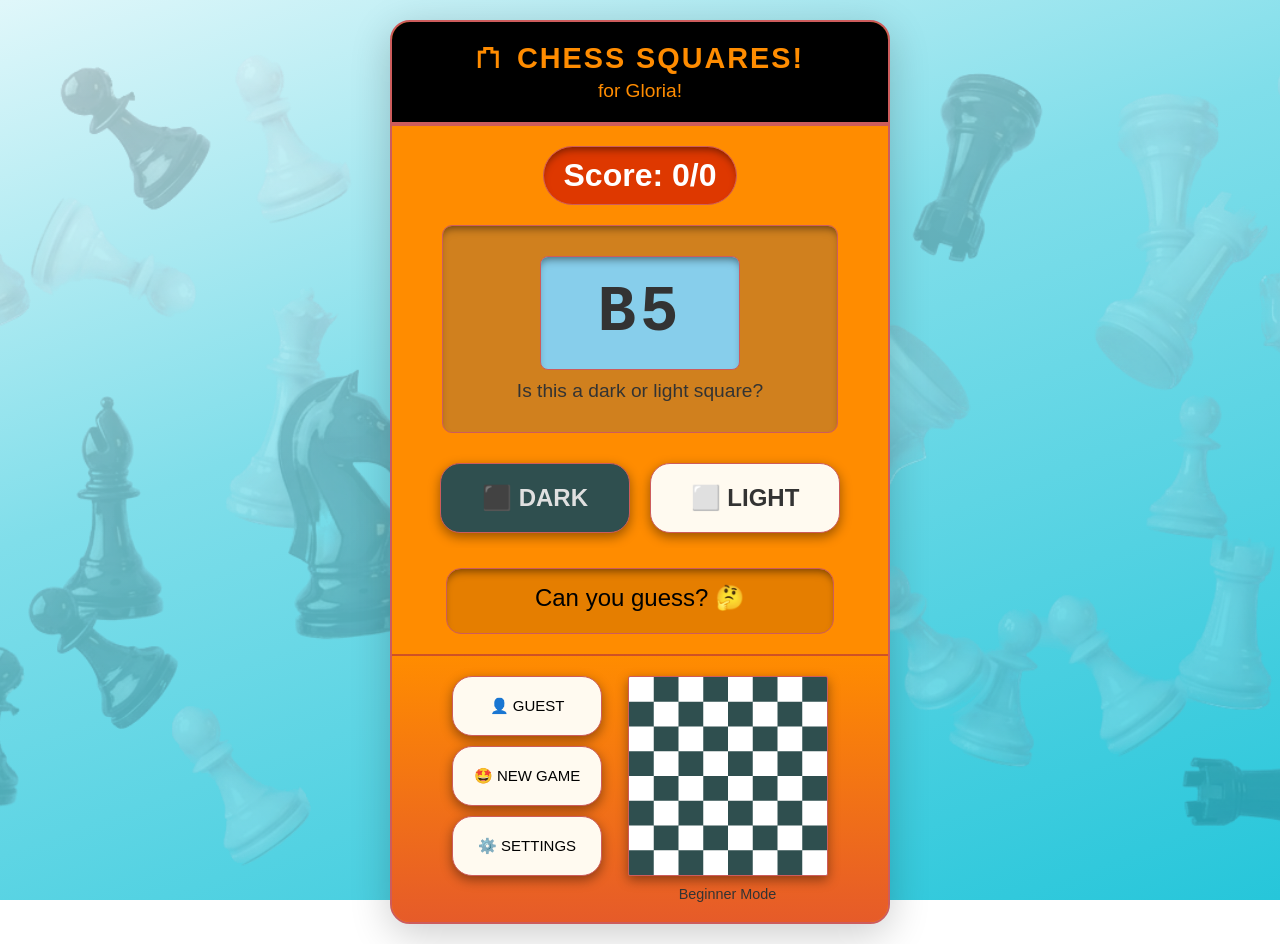
==== commit 9e263d8b: "fix(ui): prevent streak badge layout shift on mobile Use visibility:hidden instead of display:none s" ====
--- a/index.html
+++ b/index.html
@@ -17,13 +17,13 @@
 <body>
     <div class="container">
         <div class="app-header">
-            <h1>⛫ CHESS SQUARES</h1>
+            <h1>⛫ CHESS SQUARES!</h1>
             <p class="subtitle">for Gloria!</p>
         </div>
         <div class="separator"></div>
         <div class="score-section">
             <div class="score-label" id="scoreLabel">Score: 0/0</div>
-            <div class="streak-badge" id="streakBadge" style="display:none">🔥 <span id="streakCount">0</span></div>
+            <div class="streak-badge" id="streakBadge" style="visibility:hidden">🔥 <span id="streakCount">0</span></div>
         </div>
 
         <div class="square-display">
--- a/styles/main.css
+++ b/styles/main.css
@@ -20,7 +20,7 @@
     content: '';
     position: fixed;
     inset: 0;
-    background: url('../assets/float-pieces01.png') center/cover no-repeat;
+    background: url('../assets/float-pieces02.png') center/cover no-repeat;
     opacity: 0.2;
     z-index: -1;
 }
@@ -77,6 +77,7 @@
 .score-section {
     padding: 20px;
     text-align: center;
+    position: relative;
 }
 
 .score-label {
@@ -97,8 +98,13 @@
     padding: 6px 16px;
     border-radius: 40px;
     display: inline-block;
-    margin-top: 8px;
+    position: absolute; 
+    left: 50%;           
+    transform: translateX(-50%);  
+    bottom: -8px;      
+    margin-top: 0;       
     animation: streakPop 0.3s ease;
+    visibility: hidden;
 }
 
 @keyframes streakPop {
@@ -326,12 +332,20 @@
         border-radius: 12px;
     }
 
+    .score-label {
+        margin-bottom: 30px;
+    }
+
+    .streak-badge {
+        bottom: 3px;
+    }    
+
     .square-name {
         font-size: 3rem;
         min-width: 150px;
     }
-    
-        .button-container {
+
+    .button-container {
         gap: 15px;
         padding: 15px;
     }
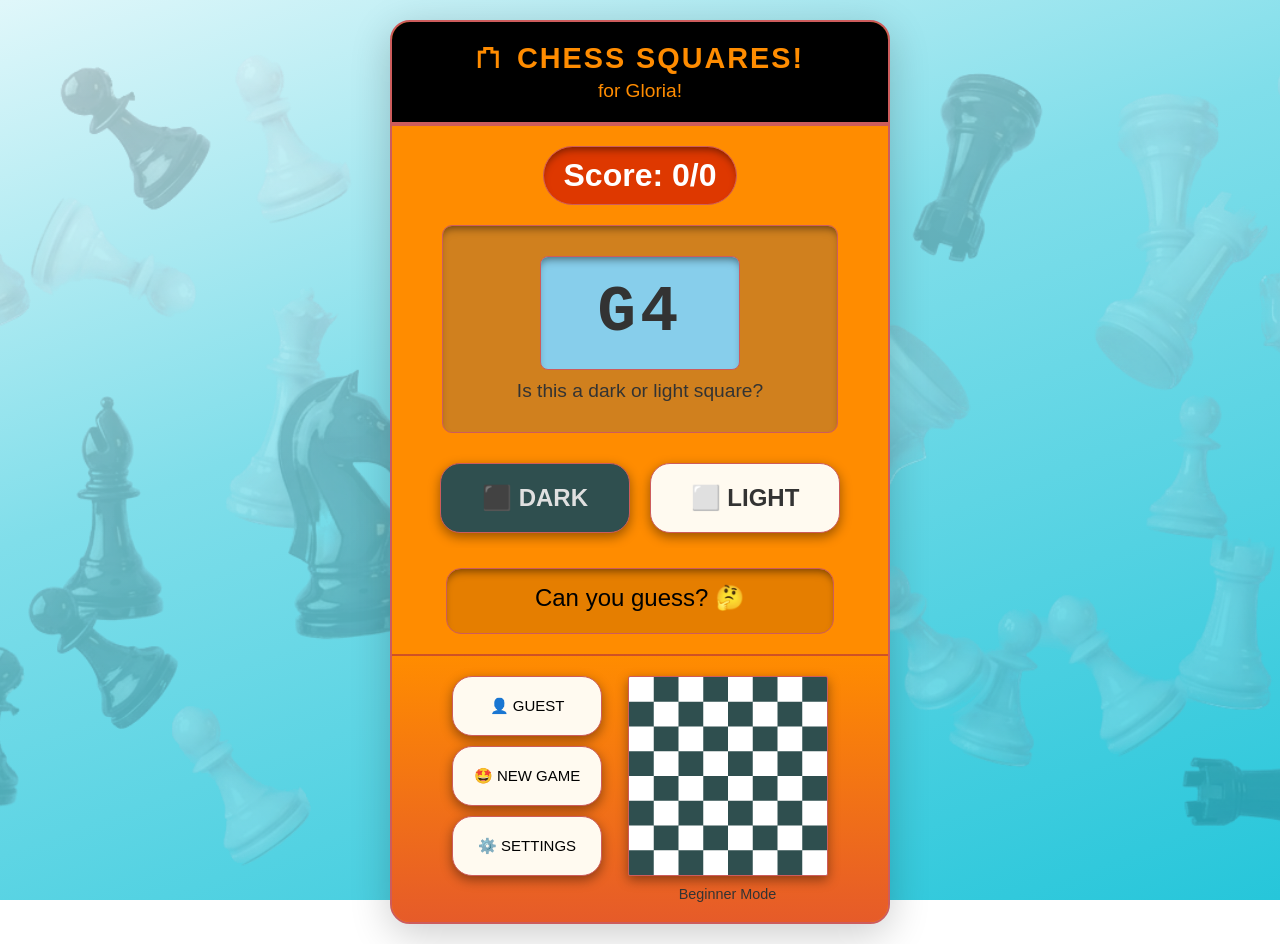
==== commit af280519: "fix(ui): anchor streak badge to score-wrapper so score label stays centred on all screen sizes" ====
--- a/index.html
+++ b/index.html
@@ -22,8 +22,10 @@
         </div>
         <div class="separator"></div>
         <div class="score-section">
-            <div class="score-label" id="scoreLabel">Score: 0/0</div>
-            <div class="streak-badge" id="streakBadge" style="visibility:hidden">🔥 <span id="streakCount">0</span></div>
+            <div class="score-wrapper">
+                <div class="score-label" id="scoreLabel">Score: 0/0</div>
+                <div class="streak-badge" id="streakBadge" style="visibility:hidden">🔥 <span id="streakCount">0</span></div>
+            </div>
         </div>
 
         <div class="square-display">
--- a/styles/main.css
+++ b/styles/main.css
@@ -72,6 +72,11 @@
 .subtitle {
     font-size: 1.2rem;
     margin-top: 5px;
+}
+
+.score-wrapper {
+    position: relative;
+    display: inline-block;
 }
 
 .score-section {
@@ -108,9 +113,9 @@
 }
 
 @keyframes streakPop {
-    0%   { transform: scale(0.7); opacity: 0; }
-    70%  { transform: scale(1.15); }
-    100% { transform: scale(1); opacity: 1; }
+    0%   { transform: translateY(-50%) scale(0.7); opacity: 0; }
+    70%  { transform: translateY(-50%) scale(1.15); }
+    100% { transform: translateY(-50%) scale(1); opacity: 1; }
 }
 
 .square-display {
@@ -322,7 +327,19 @@
     transition: background-color 0.2s ease;
 }
 
-/* ===== SINGLE @media (max-width: 480px) block ===== */
+
+@media (min-width: 481px) {
+    .streak-badge {
+        position: absolute;
+        left: calc(100% + 10px);
+        top: 50%;
+        bottom: auto;
+        transform: translateY(-50%);
+        white-space: nowrap;
+    }
+}
+
+/* ===== HANDHELD MEDIA (MOBILE, TABLET) @media (max-width: 480px) block ===== */
 @media (max-width: 480px) {
     body {
         padding: 10px;
@@ -337,7 +354,10 @@
     }
 
     .streak-badge {
-        bottom: 3px;
+        top: auto;
+        bottom: -15px;
+        left: 50%;
+        transform: translateX(-50%);
     }    
 
     .square-name {
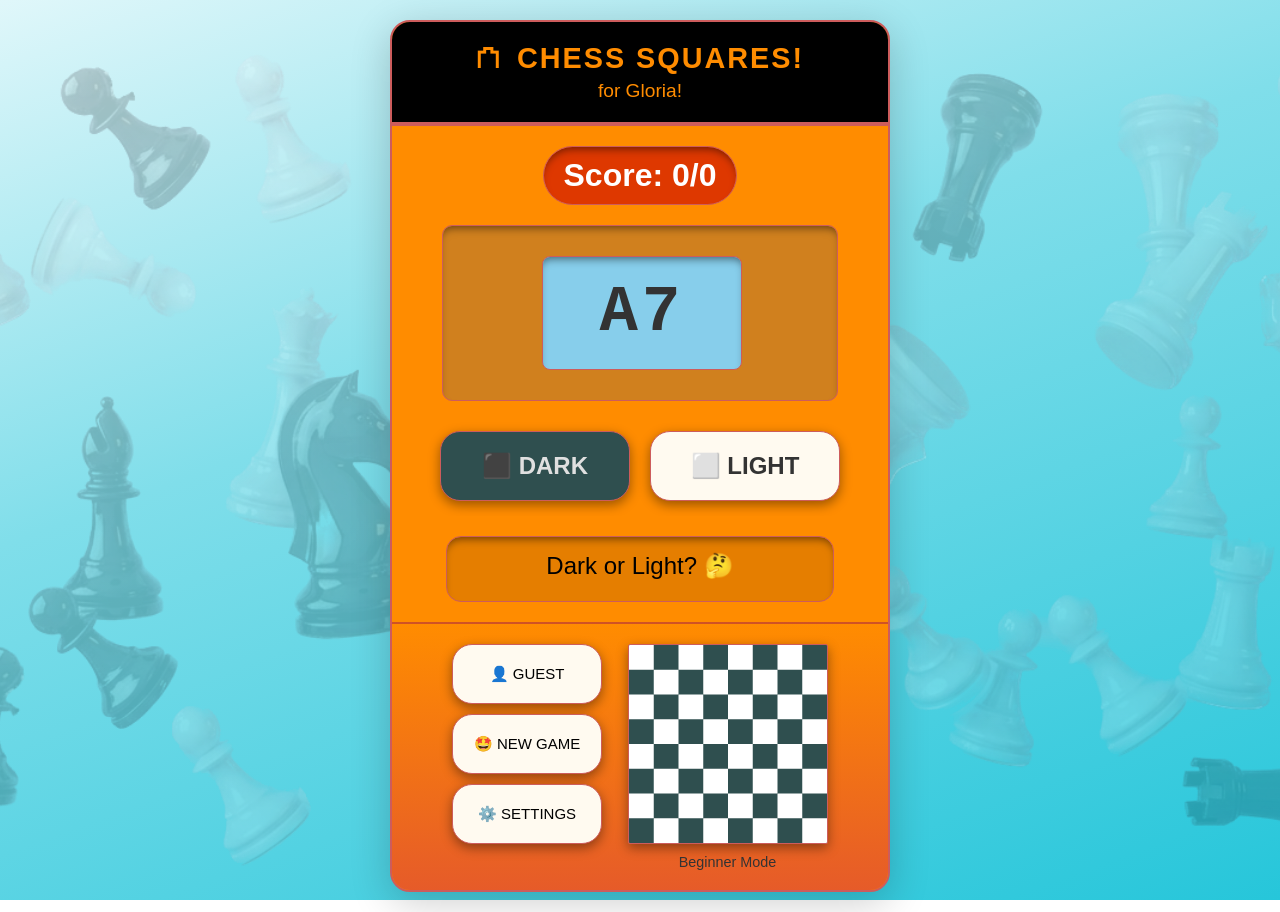
==== commit f9a56d97: "feat(ui): move streak badge into square-display to negate overlap when beside score label." ====
--- a/index.html
+++ b/index.html
@@ -24,13 +24,12 @@
         <div class="score-section">
             <div class="score-wrapper">
                 <div class="score-label" id="scoreLabel">Score: 0/0</div>
-                <div class="streak-badge" id="streakBadge" style="visibility:hidden">🔥 <span id="streakCount">0</span></div>
             </div>
         </div>
 
         <div class="square-display">
             <div class="square-name" id="squareName">A1</div>
-            <div class="question-text">Is this a dark or light square?</div>
+            <div class="streak-badge-inline" id="streakBadgeInline" style="visibility:hidden">🔥 <span id="streakCountInline">0</span></div>
         </div>
 
         <div class="button-container">
--- a/styles/main.css
+++ b/styles/main.css
@@ -95,22 +95,6 @@
     display: inline-block;
 }
 
-.streak-badge {
-    font-size: 1.4rem;
-    font-weight: bold;
-    color: #fff;
-    background: rgba(200, 80, 0, 0.7);
-    padding: 6px 16px;
-    border-radius: 40px;
-    display: inline-block;
-    position: absolute; 
-    left: 50%;           
-    transform: translateX(-50%);  
-    bottom: -8px;      
-    margin-top: 0;       
-    animation: streakPop 0.3s ease;
-    visibility: hidden;
-}
 
 @keyframes streakPop {
     0%   { transform: translateY(-50%) scale(0.7); opacity: 0; }
@@ -138,12 +122,7 @@
     min-width: 200px;
     font-family: 'Courier New', monospace;
     letter-spacing: 4px;
-}
-
-.question-text {
-    font-size: 1.2rem;
-    color: #333333;
-    margin-top: 10px;
+    margin-left: 80px;
 }
 
 .button-container {
@@ -329,17 +308,27 @@
 
 
 @media (min-width: 481px) {
-    .streak-badge {
-        position: absolute;
-        left: calc(100% + 10px);
-        top: 50%;
-        bottom: auto;
-        transform: translateY(-50%);
-        white-space: nowrap;
-    }
+
+   .square-display {
+        display: flex;
+        align-items: center;
+        justify-content: center;
+        gap: 16px;
+    }
+
+    .streak-badge-inline {
+        font-size: 1.4rem;
+        font-weight: bold;
+        color: #fff;
+        background: rgba(200, 80, 0, 0.7);
+        padding: 6px 16px;
+        border-radius: 40px;
+    }
+
 }
 
 /* ===== HANDHELD MEDIA (MOBILE, TABLET) @media (max-width: 480px) block ===== */
+
 @media (max-width: 480px) {
     body {
         padding: 10px;
@@ -349,20 +338,32 @@
         border-radius: 12px;
     }
 
-    .score-label {
-        margin-bottom: 30px;
-    }
-
-    .streak-badge {
-        top: auto;
-        bottom: -15px;
-        left: 50%;
-        transform: translateX(-50%);
-    }    
+   .square-display {
+        display: flex;
+        flex-direction: column;
+        padding-bottom: 10px;
+    }
 
     .square-name {
         font-size: 3rem;
         min-width: 150px;
+        margin:0 auto;
+    }
+
+
+    .streak-badge-inline {
+        position: static; 
+        width: fit-content; 
+        font-size: 0.75em;
+        font-weight: bold;
+        color: floralwhite;
+        background: rgba(200, 80, 0, 0.7);
+        padding: 6px 16px;
+        border-radius: 40px;
+        display: block;
+        margin: 20px auto 0;
+        animation: streakPop 0.3s ease;
+        visibility: hidden;
     }
 
     .button-container {
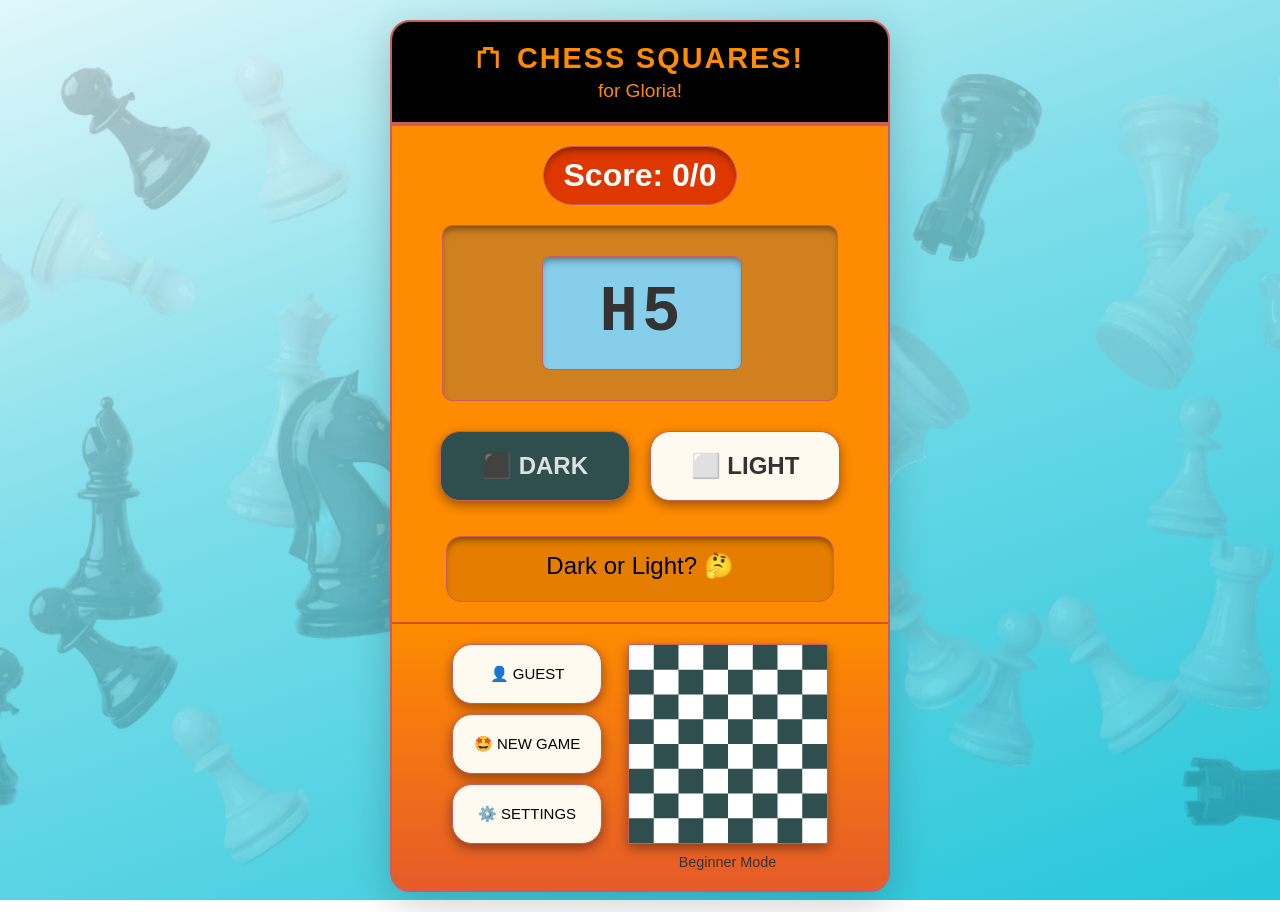
==== commit 98d0f2ee: "feat: play new.wav sound on new game" ====
--- a/index.html
+++ b/index.html
@@ -143,9 +143,10 @@
         </div>
     </div>
     <audio id="clickSound" src="sounds/click.mp3"></audio>
-    <audio id="levelSound" src="sounds/whoosh.mp3"></audio>
+    <audio id="newSound" src="sounds/new.wav"></audio>
     <audio id="timerSound" src="sounds/timer_done.wav"></audio>
     <audio id="tickSound" src="sounds/tick.wav"></audio>
+    <audio id="toggleSound" src="sounds/whoop.mp3"></audio>
     <script src="scripts/game.js"></script>
 </body>
 </html>
--- a/styles/main.css
+++ b/styles/main.css
@@ -887,6 +887,6 @@
 .confetti-particle {
     position: absolute;
     pointer-events: none;
-    font-size: 1.5rem;
+    font-size: 2.75rem;
     animation: confettiBurst 0.8s ease-out forwards;
 }
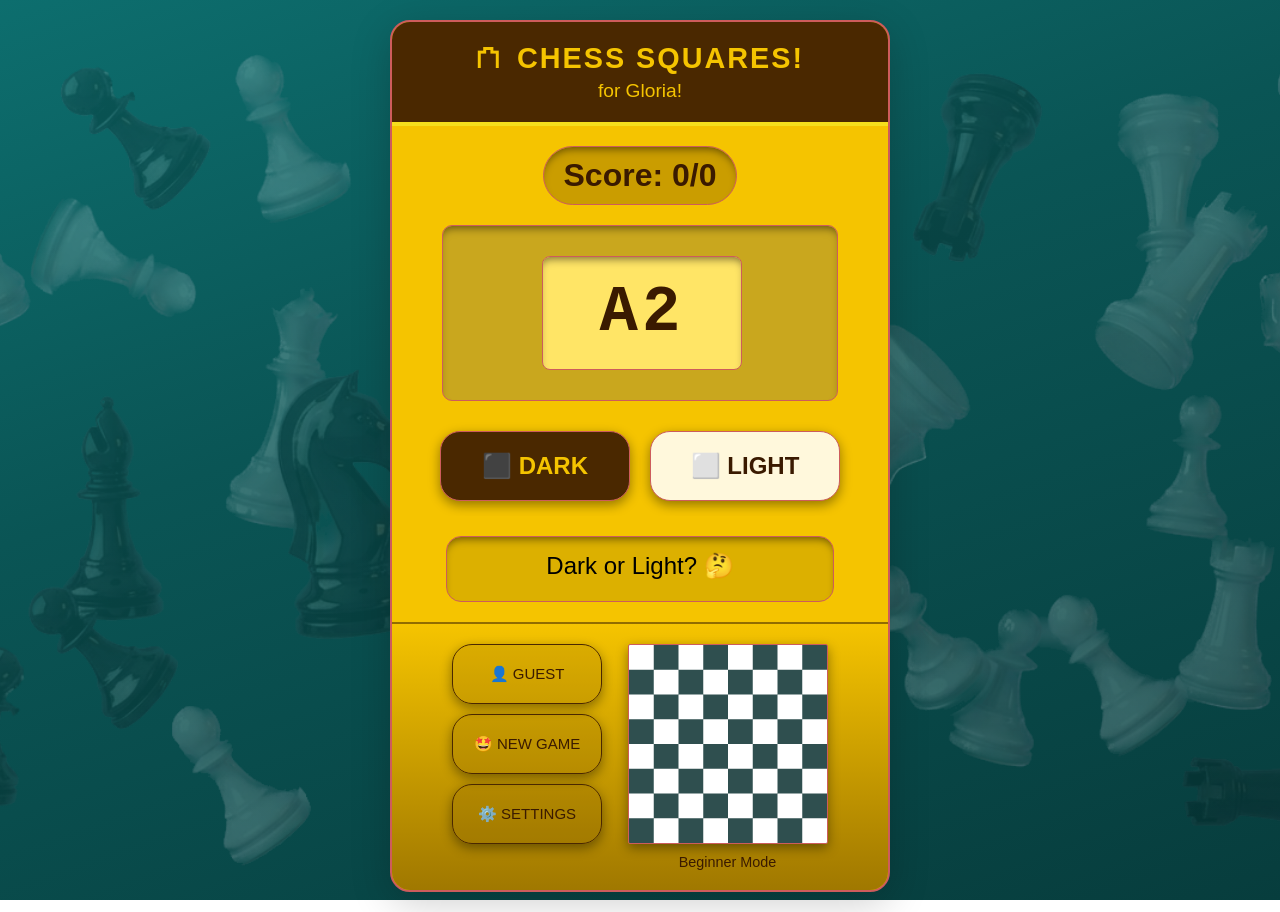
==== commit 56328289: "feat: set Gloria Gold (mustard) as the default theme" ====
--- a/index.html
+++ b/index.html
@@ -7,7 +7,7 @@
     <meta name="theme-color" content="#4CAF50">
     <title>Chess Squares - Color Trainer</title>
     <script>
-      (function(){ var t=localStorage.getItem('chessSquares_theme'); if(t) document.documentElement.setAttribute('data-theme',t); })();
+      (function(){ var t=localStorage.getItem('chessSquares_theme') || 'mustard'; if(t) document.documentElement.setAttribute('data-theme',t); })();
     </script>
     <link rel="stylesheet" href="styles/main.css">
     <link rel="icon" type="image/svg+xml" href="data:image/svg+xml,<svg xmlns='http://www.w3.org/2000/svg' viewBox='0 0 100 100'><rect width='100' height='100' fill='%23F27C11'/><rect x='0' y='0' width='50' height='50' fill='%23BF4C0A'/><rect x='50' y='50' width='50' height='50' fill='%23BF4C0A'/></svg>">
